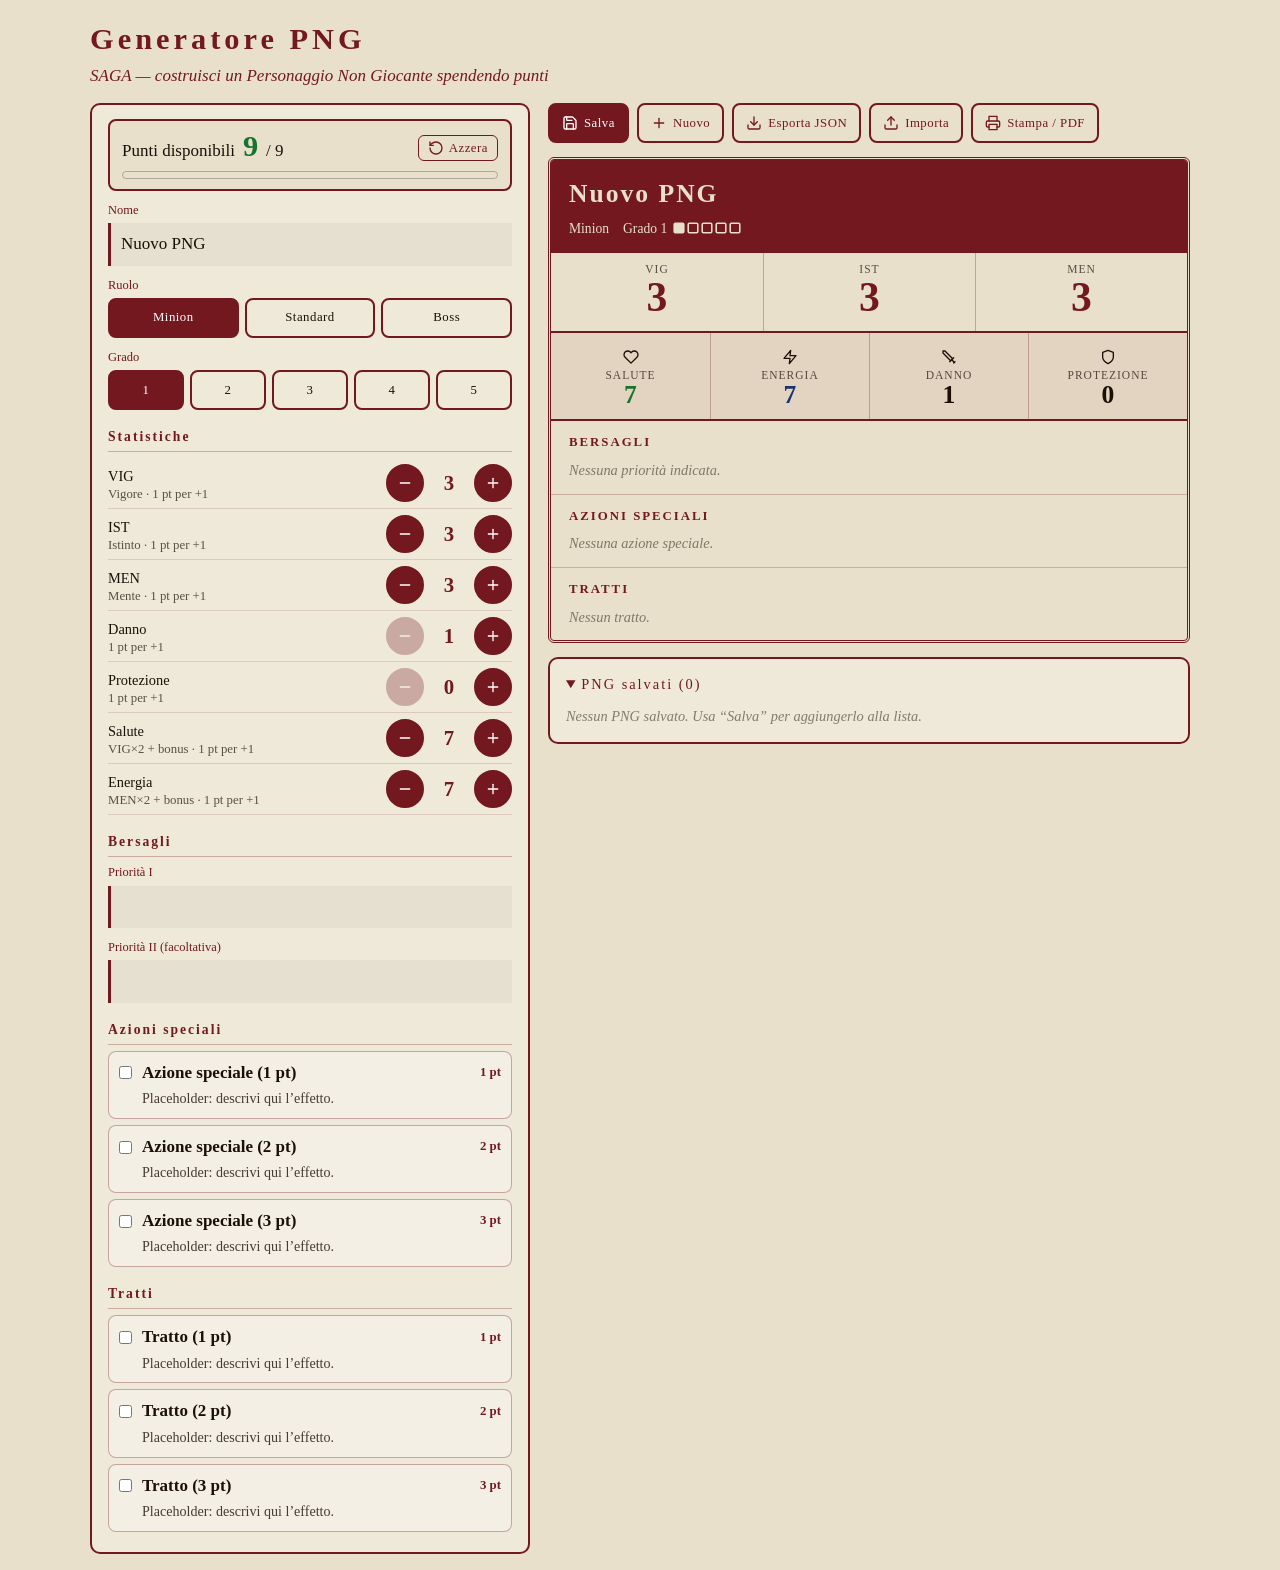
==== png-generator.html @ e9983e4f "Add files via upload" ====
<!DOCTYPE html>
<html lang="it">
<head>
<meta charset="UTF-8">
<meta name="viewport" content="width=device-width,initial-scale=1">
<title>SAGA — Generatore PNG</title>
<link rel="stylesheet" href="png-generator.css">
</head>
<body>
<header class="top">
  <h1>Generatore PNG</h1>
  <p class="sub">SAGA — costruisci un Personaggio Non Giocante spendendo punti</p>
</header>
<main class="app">
  <section class="panel" id="editor" aria-label="Costruzione del PNG">
    <div id="points" class="points" aria-live="polite"></div>
    <div id="form"></div>
  </section>
  <section class="side">
    <div class="toolbar" id="toolbar"></div>
    <article id="sheet" class="sheet" aria-label="Scheda del PNG"></article>
    <details class="panel saved" open>
      <summary>PNG salvati <span id="count"></span></summary>
      <div id="list"></div>
    </details>
  </section>
</main>
<input type="file" id="file" accept=".json" hidden>
<div id="toast" class="toast" role="status"></div>
<script src="png-generator.js"></script>
</body>
</html>
---- png-generator.css ----
:root{--perg:#e9e0cc;--perg2:#d8c7a1;--bord:#73181F;--ink:#1a1007;--ok:#18732D;--blu:#1a3473;--bad:#c0392b;
  --serif:'EB Garamond','Times New Roman',Georgia,serif;--disp:'Cinzel','Times New Roman',serif}
*{box-sizing:border-box;margin:0;padding:0}
body{background:var(--perg);color:var(--ink);font:17px/1.55 var(--serif);padding:16px;min-height:100svh}
h1,h2,h3,button,summary{font-family:var(--disp)}
button{cursor:pointer;color:inherit;font-size:.8rem;letter-spacing:.5px}
button:focus-visible,input:focus-visible,summary:focus-visible{outline:3px solid var(--blu);outline-offset:2px}
.ic{flex-shrink:0;vertical-align:middle}

.top,.app{max-width:1100px;margin:0 auto}
.top{margin-bottom:14px}
h1{font-size:1.9rem;letter-spacing:4px;color:var(--bord)}
.sub{font-style:italic;color:var(--bord)}
.app{display:grid;grid-template-columns:minmax(300px,440px) 1fr;gap:18px;align-items:start}
.panel{background:rgba(255,255,255,.28);border:2px solid var(--bord);border-radius:10px;padding:14px 16px}
.side{display:flex;flex-direction:column;gap:14px;min-width:0}
h2.sec{font-size:.85rem;letter-spacing:2px;color:var(--bord);margin:16px 0 6px;padding-bottom:4px;border-bottom:1px solid rgba(115,24,31,.3)}

/* punti */
.points{position:sticky;top:0;z-index:5;background:var(--perg);border:2px solid var(--bord);border-radius:8px;padding:10px 12px;margin-bottom:10px}
.pt{display:flex;align-items:baseline;gap:8px}
.pt b{font:700 1.9rem/1 var(--disp);color:var(--ok)}
.pt b.bad{color:var(--bad)}
.pt .rs{margin-left:auto;display:flex;align-items:center;gap:5px;background:none;border:1.5px solid var(--bord);border-radius:6px;padding:4px 9px;color:var(--bord)}
.bar{height:8px;border:1px solid rgba(0,0,0,.25);border-radius:4px;overflow:hidden;margin-top:6px}
.bar i{display:block;height:100%;background:var(--bord)}
.warn{font-size:.85rem;color:var(--bad);margin-top:6px}

/* form */
.fld{display:block;margin-bottom:10px}
.fld>span{display:block;font-size:.78rem;color:var(--bord);font-family:var(--disp);margin-bottom:3px}
input[type=text]{width:100%;font:inherit;color:var(--ink);background:rgba(0,0,0,.04);border:none;border-left:3px solid var(--bord);padding:8px 10px}
.seg{display:flex;gap:6px;flex-wrap:wrap}
.seg button{flex:1;min-width:44px;min-height:40px;border:2px solid var(--bord);border-radius:8px;background:transparent}
.seg button.on{background:var(--bord);color:#fff}
.row{display:flex;align-items:center;justify-content:space-between;gap:8px;padding:6px 0;border-bottom:1px solid rgba(115,24,31,.15)}
.row .l{font-family:var(--disp);font-size:.9rem}
.row small{display:block;font:.8rem var(--serif);opacity:.7}
.ctl{display:flex;align-items:center;gap:8px}
.ctl b{min-width:34px;text-align:center;font:700 1.3rem var(--disp);color:var(--bord)}
.ctl button{width:38px;height:38px;border-radius:50%;border:2px solid var(--bord);background:var(--bord);color:#fff;display:grid;place-items:center}
.ctl button:disabled{opacity:.3;cursor:not-allowed}
.opt{display:grid;grid-template-columns:auto 1fr auto;gap:2px 10px;align-items:center;border:1.5px solid rgba(115,24,31,.35);border-radius:8px;padding:8px 10px;margin-bottom:6px;cursor:pointer;background:rgba(255,255,255,.3)}
.opt.on{border-color:var(--bord);border-width:2px;background:rgba(115,24,31,.1)}
.opt.dis{opacity:.45;cursor:not-allowed}
.opt .nm{font-weight:600}
.opt .cost{color:var(--bord);font-family:var(--disp);font-size:.8rem}
.opt .ds{grid-column:2/4;font-size:.88rem;opacity:.8}

/* toolbar */
.toolbar{display:flex;flex-wrap:wrap;gap:8px}
.toolbar button,.item button{display:flex;align-items:center;gap:6px;min-height:40px;padding:6px 12px;border:2px solid var(--bord);border-radius:8px;background:transparent;color:var(--bord)}
.toolbar button:first-child{background:var(--bord);color:#fff}

/* scheda */
.sheet{background:var(--perg);border:3px double var(--bord);border-radius:6px;overflow:hidden}
.sheet header{background:var(--bord);color:var(--perg);padding:14px 18px}
.sheet h2{font-size:1.6rem;letter-spacing:2px;overflow-wrap:anywhere}
.meta{display:flex;gap:14px;align-items:center;flex-wrap:wrap;margin-top:4px;font-family:var(--disp);font-size:.85rem}
.pip{width:12px;height:12px;fill:none;stroke:currentColor;stroke-width:1.3;margin-left:2px;vertical-align:-1px}
.pip.on{fill:currentColor}
.stats,.combat{display:grid;border-bottom:2px solid var(--bord)}
.stats{grid-template-columns:repeat(3,1fr)}
.combat{grid-template-columns:repeat(4,1fr);background:rgba(115,24,31,.06)}
.stats div,.combat div{text-align:center;padding:10px 4px}
.stats div+div,.combat div+div{border-left:1px solid rgba(115,24,31,.3)}
.stats small,.combat small{display:block;font:.72rem var(--disp);letter-spacing:1px;opacity:.7}
.stats b{display:block;font:700 2.6rem/1.1 var(--disp);color:var(--bord)}
.combat b{display:block;font:700 1.6rem/1.1 var(--disp)}
.combat div:nth-child(-n+2) b{color:var(--ok)}
.combat div:nth-child(2) b{color:var(--blu)}
.blk{padding:12px 18px;border-bottom:1px solid rgba(115,24,31,.25)}
.blk:last-child{border-bottom:none}
.blk h3{font-size:.8rem;letter-spacing:2px;color:var(--bord);margin-bottom:6px}
.blk ol{padding-left:0;list-style:none}
.blk li{padding:3px 0}
.blk li p{font-size:.92rem;opacity:.85}
.blk em{color:var(--bord);font-size:.82rem;margin-left:6px}
.tag{display:inline-block;min-width:26px;text-align:center;margin-right:8px;padding:0 6px;border:1.5px solid var(--bord);border-radius:4px;font:700 .75rem var(--disp);color:var(--bord)}
.empty{opacity:.5;font-style:italic;font-size:.9rem}

/* salvati */
.saved summary{cursor:pointer;color:var(--bord);letter-spacing:2px;font-size:.9rem}
#list{margin-top:10px}
.item{display:flex;align-items:center;gap:6px;flex-wrap:wrap;padding:7px 0;border-bottom:1px solid rgba(115,24,31,.15)}
.item .nmb{flex:1;min-width:140px;text-align:left;background:none;border:none;font:inherit;font-size:1rem;color:var(--ink);padding:4px 0}
.item .nmb small{display:block;opacity:.65;font-size:.82rem}
.item button.ic-only{min-height:36px;width:36px;padding:0;justify-content:center}
.item button.del{color:var(--bad);border-color:var(--bad)}

.toast{position:fixed;left:50%;bottom:20px;transform:translateX(-50%);background:var(--ink);color:var(--perg);padding:9px 18px;border-radius:20px;opacity:0;pointer-events:none;transition:opacity .2s}
.toast.show{opacity:1}

@media(max-width:820px){.app{grid-template-columns:1fr}.points{position:static}}
@media print{
  body{background:#fff;padding:0}
  .top,.panel,.toolbar,.toast{display:none!important}
  .app{display:block}
  .sheet{border-color:#000;-webkit-print-color-adjust:exact;print-color-adjust:exact;break-inside:avoid}
}
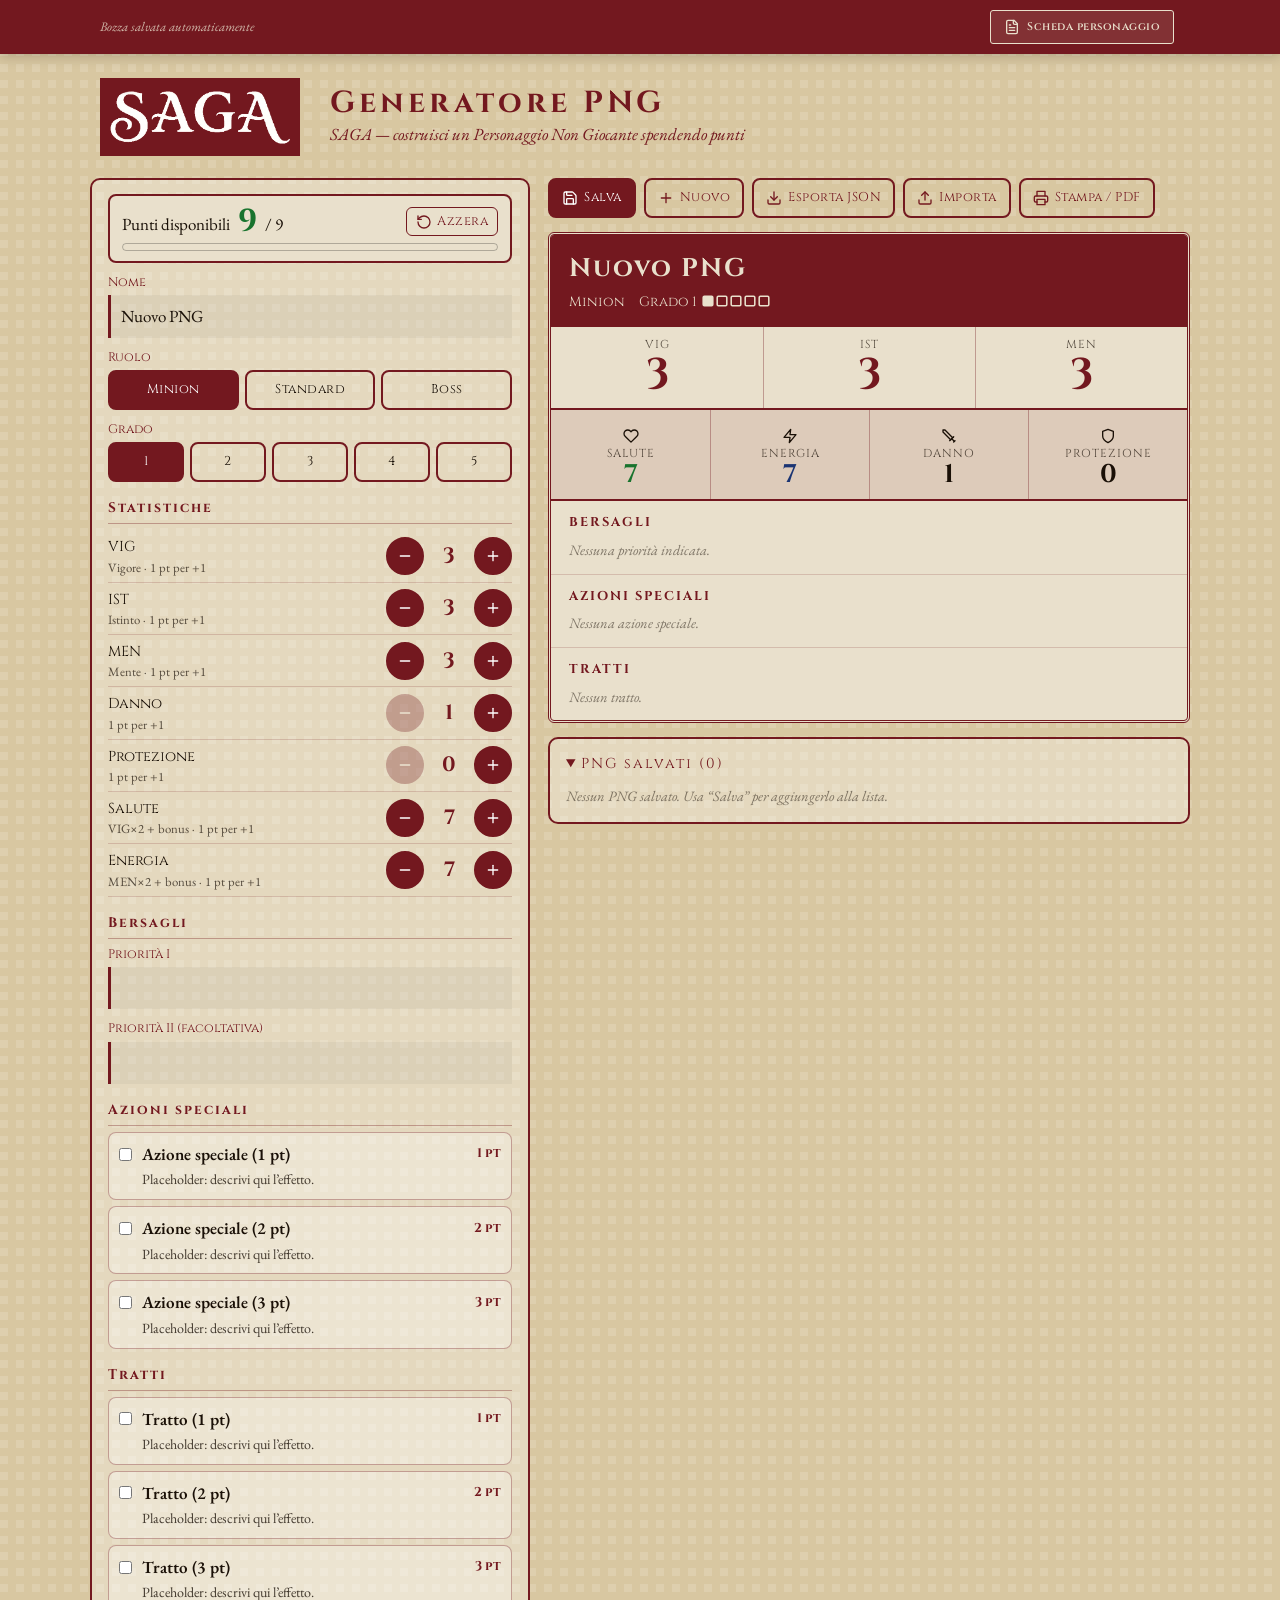
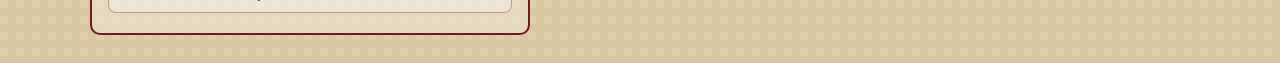
==== commit 8379bc45: "many changes" ====
--- a/png-generator.html
+++ b/png-generator.html
@@ -3,13 +3,25 @@
 <head>
 <meta charset="UTF-8">
 <meta name="viewport" content="width=device-width,initial-scale=1">
+<meta name="theme-color" content="#73181F">
 <title>SAGA — Generatore PNG</title>
-<link rel="stylesheet" href="png-generator.css">
+<link rel="preconnect" href="https://fonts.googleapis.com">
+<link rel="preconnect" href="https://fonts.gstatic.com" crossorigin>
+<link rel="stylesheet" href="style.css">
 </head>
-<body>
+<body class="page-png">
+<div class="topbar" aria-label="Navigazione">
+  <span class="save-state" id="draft-state" role="status">Pronto</span>
+  <div class="topbar-actions">
+    <a class="button button-quiet nav-switch" href="index.html" title="Torna alla scheda personaggio"><svg class="ic" viewBox="0 0 24 24" width="16" height="16" fill="none" stroke="currentColor" stroke-width="2" stroke-linecap="round" stroke-linejoin="round" aria-hidden="true"><path d="M15 2H6a2 2 0 0 0-2 2v16a2 2 0 0 0 2 2h12a2 2 0 0 0 2-2V7Z"/><path d="M14 2v4a2 2 0 0 0 2 2h4"/><path d="M10 9H8"/><path d="M16 13H8"/><path d="M16 17H8"/></svg><span>Scheda personaggio</span></a>
+  </div>
+</div>
 <header class="top">
-  <h1>Generatore PNG</h1>
-  <p class="sub">SAGA — costruisci un Personaggio Non Giocante spendendo punti</p>
+  <div class="logo-lockup"><img class="logo-image" src="SAGA_TEXT.png" alt="SAGA"></div>
+  <div>
+    <h1>Generatore PNG</h1>
+    <p class="sub">SAGA — costruisci un Personaggio Non Giocante spendendo punti</p>
+  </div>
 </header>
 <main class="app">
   <section class="panel" id="editor" aria-label="Costruzione del PNG">
--- a/style.css
+++ b/style.css
@@ -0,0 +1,499 @@
+/* =========================================================================
+   SAGA — style.css
+   Foglio di stile unico per:
+     · index.html          (scheda personaggio) → <body class="page-scheda">
+     · png-generator.html  (generatore PNG)     → <body class="page-png">
+   Struttura: 1 font · 2 token · 3 base condivisa · 4 componenti condivisi
+              5 pagina scheda · 6 pagina PNG · 7 stampa
+   Stampa: sempre a 3 colori (burgundy, bianco, nero), vedi sezione 7.
+   Le regole di pagina sono limitate dalla classe sul <body>: .sheet,
+   .combat e gli elementi base esistono in entrambe le pagine con
+   significati diversi e non devono sovrascriversi.
+   ========================================================================= */
+
+/* ---------- 1. FONT ---------- */
+@import url('https://fonts.googleapis.com/css2?family=Cinzel:wght@400;600;700&family=EB+Garamond:ital,wght@0,400;0,500;0,600;1,400&display=swap');
+
+/* ---------- 2. TOKEN ---------- */
+:root {
+  color-scheme: light;
+  /* palette (da png-generator.css) */
+  --perg: #e9e0cc;      /* pergamena chiara: carta */
+  --perg2: #d8c7a1;     /* pergamena scura: sfondo pagina */
+  --burgundy: #73181F;
+  --ink: #1a1007;
+  --ok: #18732D;
+  --blu: #1a3473;
+  --bad: #c0392b;
+  /* derivati */
+  --muted: #584e42;
+  --line: rgba(115, 24, 31, .35);
+  --line-soft: rgba(115, 24, 31, .18);
+  --tint: rgba(115, 24, 31, .1);
+  --panel: rgba(255, 255, 255, .3);
+  --shadow: rgba(26, 16, 7, .22);
+  /* tipografia */
+  --serif: 'EB Garamond', 'Times New Roman', Georgia, serif;
+  --display: 'Cinzel', 'Times New Roman', serif;
+  --topbar-h: 54px;
+}
+
+/* ---------- 3. BASE CONDIVISA ---------- */
+* { box-sizing: border-box; }
+body {
+  margin: 0;
+  color: var(--ink);
+  background-color: var(--perg2);
+  background-image: linear-gradient(135deg, rgba(255, 255, 255, .14) 25%, transparent 25%), linear-gradient(315deg, rgba(255, 255, 255, .14) 25%, transparent 25%);
+  background-position: 0 0, 8px 8px;
+  background-size: 16px 16px;
+  font-family: var(--serif);
+}
+button, input, textarea, select { font: inherit; }
+.sr-only { position: absolute; width: 1px; height: 1px; overflow: hidden; clip: rect(0, 0, 0, 0); white-space: nowrap; }
+.ic { flex-shrink: 0; vertical-align: middle; }
+
+/* ---------- 4. COMPONENTI CONDIVISI ---------- */
+/* barra superiore (identica nelle due pagine) */
+.topbar {
+  position: sticky;
+  z-index: 20;
+  top: 0;
+  display: flex;
+  min-height: var(--topbar-h);
+  flex-wrap: wrap;
+  align-items: center;
+  justify-content: space-between;
+  gap: 8px 16px;
+  padding: 8px max(20px, calc((100vw - 1080px) / 2));
+  color: var(--perg);
+  background: var(--burgundy);
+  box-shadow: 0 2px 12px var(--shadow);
+  line-height: 1.3;
+}
+.save-state { font-size: 13px; font-style: italic; color: rgba(233, 224, 204, .8); }
+.topbar-actions { display: flex; flex-wrap: wrap; gap: 8px; margin-left: auto; }
+
+.button {
+  min-height: 34px;
+  padding: 0 13px;
+  border: 1px solid transparent;
+  border-radius: 3px;
+  font-family: var(--display);
+  font-size: 11px;
+  font-weight: 600;
+  letter-spacing: .5px;
+  cursor: pointer;
+}
+.topbar .button { display: inline-flex; align-items: center; justify-content: center; gap: 7px; text-decoration: none; white-space: nowrap; }
+.button-quiet { color: var(--perg); background: transparent; border-color: rgba(233, 224, 204, .5); }
+.button-primary { color: var(--burgundy); background: var(--perg); }
+.button:hover { filter: brightness(.94); }
+.button:focus-visible { outline: 2px solid var(--burgundy); outline-offset: 2px; }
+.topbar .button:focus-visible { outline-color: var(--perg); }
+/* pulsante di passaggio tra le due pagine */
+.nav-switch { background: rgba(233, 224, 204, .12); border-color: var(--perg); }
+.topbar-actions .nav-switch { margin-right: 6px; }
+
+/* logo (SAGA_TEXT.png) */
+.logo-lockup { display: flex; align-items: baseline; gap: 10px; padding: 10px; }
+.logo-image { display: block; width: 200px; height: auto; padding: 6px 8px; background: var(--burgundy); }
+
+/* ---------- 5. PAGINA SCHEDA (index.html) ---------- */
+.page-scheda { font-size: 15px; }
+.page-scheda h1, .page-scheda h2, .page-scheda h3, .page-scheda p { margin: 0; }
+.page-scheda .sheet {
+  width: min(100% - 40px, 940px);
+  min-height: 1120px;
+  margin: 28px auto 48px;
+  padding: 28px 30px 22px;
+  background: var(--perg);
+  box-shadow: 0 10px 38px var(--shadow);
+}
+.page-scheda .masthead { display: flex; min-height: 104px; align-items: center; justify-content: space-between; padding: 14px 14px 0; }
+.page-scheda .eyebrow { color: var(--burgundy); font-size: 9px; font-weight: 700; letter-spacing: 1.15px; }
+.page-scheda .separator { padding: 0 4px; color: var(--burgundy); }
+.page-scheda h1 { margin-top: -3px; font-family: var(--display); font-size: 64px; font-weight: 700; line-height: .9; letter-spacing: 0; }
+.page-scheda .edition-mark { display: flex; align-items: center; gap: 8px; color: var(--muted); font-size: 9px; font-weight: 700; letter-spacing: .8px; }
+.page-scheda .mark-dot { width: 9px; height: 9px; border-radius: 50%; background: var(--burgundy); }
+
+.page-scheda .identity {
+  display: grid;
+  grid-template-columns: minmax(0, 1fr) 150px;
+  gap: 20px;
+  padding: 16px;
+  border: 1px solid var(--line);
+  border-top: 4px solid var(--burgundy);
+  background: var(--tint);
+  box-shadow: 0 4px 0 var(--tint);
+}
+.page-scheda .identity-person { display: grid; gap: 6px; padding: 10px 14px; background: var(--perg); border-left: 3px solid var(--burgundy); }
+.page-scheda .identity-progression { display: grid; grid-template-rows: 1fr 1fr; gap: 7px; padding-left: 16px; border-left: 1px solid var(--line); }
+.page-scheda .identity-person .field-name > span, .page-scheda .identity-person .field-sex > span { color: var(--burgundy); }
+.page-scheda .identity-person .field-name input { height: 42px; padding: 0 10px; border: 1px solid var(--line); background: var(--perg); font-family: var(--display); font-size: 24px; }
+.page-scheda .identity-person .field-sex { max-width: 260px; }
+.page-scheda .identity-person .field-sex input { height: 25px; padding: 0 8px; border: 0; border-bottom: 1px solid var(--line); }
+.page-scheda .identity-progression .field { flex-direction: column; align-items: stretch; gap: 3px; padding: 7px 9px; border: 1px solid var(--line); background: var(--perg); }
+.page-scheda .identity-progression input { width: 100%; height: 27px; padding: 0 8px; border: 1px solid var(--line); background: var(--perg); font-weight: 700; }
+
+.page-scheda .field { display: flex; min-width: 0; flex-direction: column; gap: 3px; }
+.page-scheda .field > span, .page-scheda .resource label > span { color: var(--muted); font-family: var(--display); font-size: 9px; font-weight: 600; letter-spacing: .55px; text-transform: uppercase; }
+.page-scheda input, .page-scheda textarea, .page-scheda select {
+  min-width: 0;
+  color: var(--ink);
+  background: transparent;
+  border: 0;
+  border-bottom: 1px solid var(--line);
+  border-radius: 0;
+  outline: none;
+}
+.page-scheda input:focus, .page-scheda textarea:focus, .page-scheda select:focus { border-color: var(--burgundy); box-shadow: 0 1px 0 var(--burgundy); }
+.page-scheda select { height: 27px; padding: 2px 20px 2px 0; border: 0; border-bottom: 1px solid var(--line); border-radius: 0; color: var(--ink); background-color: transparent; cursor: pointer; }
+.page-scheda .identity input { height: 27px; }
+.page-scheda .field-name input { font-weight: 700; }
+.page-scheda .section-block { min-width: 0; }
+.page-scheda .characteristics { padding: 10px; }
+.page-scheda .section-heading { display: flex; align-items: baseline; gap: 8px; margin-bottom: 10px; }
+.page-scheda .section-index { color: var(--burgundy); font-family: var(--display); font-size: 12px; font-weight: 700; }
+.page-scheda .section-heading h2 { font-family: var(--display); font-size: 17px; font-weight: 700; letter-spacing: 1.2px; line-height: 1; text-transform: uppercase; }
+.page-scheda .heading-note { margin-left: auto; color: var(--muted); font-size: 11px; }
+
+.page-scheda .character-grid { display: grid; grid-template-columns: repeat(3, minmax(0, 1fr)); gap: 9px; }
+.page-scheda .character {
+  display: flex;
+  min-height: 92px;
+  flex-direction: column;
+  align-items: stretch;
+  justify-content: space-between;
+  padding: 6px 10px 6px;
+  overflow: hidden;
+  background: var(--tint);
+  border-top: 2px solid var(--burgundy);
+}
+.page-scheda .character h2 { font-family: var(--display); font-size: 18px; font-weight: 700; line-height: 1.1; }
+.page-scheda .character-name { width: 100%; height: 16px; padding: 0; border: 0; color: var(--burgundy); font-size: 12px; font-weight: 700; letter-spacing: .6px; }
+.page-scheda .character-name:focus { box-shadow: none; border-bottom: 1px solid var(--burgundy); }
+.page-scheda .character-description { color: var(--muted); font-size: 11.5px; line-height: 1.2; }
+.page-scheda .character-score { width: 100%; height: 26px; padding: 0; border: 0; font-family: var(--display); font-size: 22px; font-weight: 700; text-align: center; }
+.page-scheda .character-score:focus { box-shadow: none; border-bottom: 1px solid var(--burgundy); }
+.page-scheda .character-score[readonly] { cursor: default; }
+.page-scheda .character-control { display: flex; align-items: end; justify-content: space-between; gap: 8px; }
+.page-scheda .penalty-dots { display: grid; grid-template-columns: repeat(4, 10px); justify-content: end; gap: 4px; padding-bottom: 1px; }
+.page-scheda .penalty-dots::before { content: 'Grado cond.'; grid-column: 1 / -1; text-align: right; color: var(--muted); font-family: var(--display); font-size: 8px; font-weight: 600; white-space: nowrap; }
+.page-scheda .penalty-dot { width: 12px; height: 12px; padding: 0; border: 1px solid var(--burgundy); border-radius: 50%; background: transparent; cursor: pointer; }
+.page-scheda .penalty-dot.is-active { background: var(--burgundy); box-shadow: inset 0 0 0 2px rgba(26, 16, 7, .28); }
+
+.page-scheda .level-up-section { margin-top: 10px; padding-top: 8px; border-top: 1px solid var(--line); }
+.page-scheda .level-up-note { margin-bottom: 7px; color: var(--muted); font-size: 11.5px; }
+.page-scheda .level-up-grid { display: grid; grid-template-columns: repeat(3, minmax(0, 1fr)); gap: 9px; }
+.page-scheda .level-up { display: grid; grid-template-columns: 58px minmax(0, 1fr); align-items: center; gap: 3px 8px; }
+.page-scheda .level-up > span { color: var(--muted); font-size: 12px; font-weight: 600; }
+.page-scheda .level-up select { width: 100%; height: 25px; padding: 2px 18px 2px 5px; border: 1px solid var(--line); background: var(--perg); font-size: 12px; }
+.page-scheda .level-up select:disabled { color: var(--muted); cursor: not-allowed; opacity: .65; }
+.page-scheda .level-up small { grid-column: 2; color: var(--muted); font-size: 10px; line-height: 1.2; }
+
+.page-scheda .main-grid { display: grid; grid-template-columns: 1.08fr .92fr; gap: 24px; }
+.page-scheda .left-column, .page-scheda .right-column { display: flex; min-width: 0; flex-direction: column; gap: 10px; }
+.page-scheda .main-grid .section-block { padding: 10px 12px 12px; border: 1px solid var(--line); border-top: 3px solid var(--burgundy); background: var(--panel); }
+.page-scheda .origins-fields { display: grid; grid-template-columns: repeat(2, minmax(0, 1fr)); gap: 5px 8px; margin-bottom: 4px; }
+.page-scheda .origins-fields .field-profession { grid-column: 1 / -1; }
+.page-scheda textarea { display: block; width: 100%; padding: 6px 0; resize: vertical; line-height: 1.5; background-image: repeating-linear-gradient(to bottom, transparent 0, transparent 22px, var(--line-soft) 23px); background-position: 0 5px; }
+.page-scheda textarea[rows="4"] { min-height: 92px; }
+.page-scheda textarea[rows="5"] { min-height: 112px; }
+.page-scheda .ability-select { display: block; width: 100%; height: 34px; padding: 4px 8px; border: 1px solid var(--line); background-color: var(--perg); }
+.page-scheda .ability-description { min-height: 54px; margin-top: 9px; padding: 8px 9px; color: var(--muted); background: var(--tint); font-size: 12.5px; line-height: 1.35; }
+.page-scheda .ability-list { display: grid; gap: 9px; }
+.page-scheda .ability-row { display: grid; grid-template-columns: 1fr; gap: 0; }
+.page-scheda .ability-row .ability-description { margin-top: 0; border: 1px solid var(--line); border-top: 0; }
+.page-scheda .talent-list { display: grid; gap: 7px; }
+.page-scheda .talent-row { display: grid; grid-template-columns: .8fr 1.2fr; gap: 4px; }
+.page-scheda .talent-row input { width: 100%; height: 28px; padding: 4px 6px; border: 1px solid var(--line); background: rgba(255, 255, 255, .5); }
+.page-scheda .talent-row input::placeholder { color: var(--muted); opacity: .8; }
+.page-scheda .add-talent { min-height: 28px; margin-top: 9px; padding: 0 10px; color: var(--burgundy); background: transparent; border-color: var(--burgundy); }
+.page-scheda .remove-entry { grid-column: 1 / -1; justify-self: end; padding: 2px 6px; border: 0; color: var(--burgundy); background: transparent; font-family: var(--display); font-size: 9px; font-weight: 600; cursor: pointer; text-transform: uppercase; }
+.page-scheda .remove-entry:hover { text-decoration: underline; }
+.page-scheda .progress-row { display: grid; grid-template-columns: .7fr 1.3fr; gap: 14px; margin: 1px 0 8px; }
+.page-scheda .field.compact { flex-direction: row; align-items: center; justify-content: space-between; gap: 9px; }
+.page-scheda .field.compact > span { flex: 0 0 auto; }
+.page-scheda .field.compact input { width: 55px; height: 22px; text-align: right; }
+
+.page-scheda .inventory-meta { display: grid; grid-template-columns: 1fr 1fr; gap: 10px 12px; margin: 2px 0 10px; }
+.page-scheda .resource-field { position: relative; min-height: 47px; padding-left: 27px; }
+.page-scheda .resource-field > span { display: flex; align-items: center; gap: 5px; }
+.page-scheda .resource-field small { color: var(--muted); font-size: 11.5px; }
+.page-scheda .resource-field small output { color: var(--ink); font-weight: 700; }
+.page-scheda .inventory-icon { position: absolute; top: 1px; left: 0; width: 21px; height: 21px; fill: currentColor; color: var(--burgundy); stroke: none; }
+.page-scheda .inventory-list { display: grid; gap: 8px; }
+.page-scheda .inventory-row { display: grid; grid-template-columns: minmax(0, 1fr) 54px 45px auto; gap: 7px; align-items: center; padding: 7px 0; border-bottom: 1px solid var(--line); }
+.page-scheda .inventory-row select, .page-scheda .inventory-row input { width: 100%; height: 27px; padding: 3px 5px; border: 1px solid var(--line); background: rgba(255, 255, 255, .5); }
+.page-scheda .inventory-quantity { position: relative; display: flex; align-items: center; gap: 4px; }
+.page-scheda .inventory-quantity small, .page-scheda .inventory-weight small { color: var(--muted); font-family: var(--display); font-size: 8px; font-weight: 600; text-transform: uppercase; }
+.page-scheda .inventory-quantity input { width: 38px; }
+.page-scheda .inventory-weight { display: flex; align-items: center; gap: 4px; justify-content: flex-end; }
+.page-scheda .inventory-row output { color: var(--ink); font-size: 13px; font-weight: 700; text-align: right; }
+.page-scheda .inventory-row p { grid-column: 1 / 4; color: var(--muted); font-size: 12.5px; line-height: 1.3; }
+.page-scheda .inventory-row .remove-entry { grid-column: 4; grid-row: 2; }
+.page-scheda .add-inventory { display: block; }
+.page-scheda .capacity { grid-column: 1 / -1; display: flex; align-items: center; justify-content: space-between; padding: 7px 9px; color: var(--burgundy); background: var(--tint); font-size: 12px; }
+.page-scheda .capacity output, .page-scheda .slot-summary output { font-weight: 700; font-variant-numeric: tabular-nums; }
+.page-scheda .table-wrap { overflow-x: auto; }
+.page-scheda table { width: 100%; border-collapse: collapse; table-layout: fixed; }
+.page-scheda th { padding: 5px 4px; color: var(--muted); background: var(--panel); font-family: var(--display); font-size: 9px; font-weight: 600; text-align: left; text-transform: uppercase; }
+.page-scheda th:first-child { width: 54%; }
+.page-scheda th:nth-child(2) { width: 14%; }
+.page-scheda th:nth-child(3) { width: 14%; }
+.page-scheda th:nth-child(4) { width: 18%; }
+.page-scheda td { height: 29px; border-bottom: 1px solid var(--line); }
+.page-scheda td input { width: 100%; height: 26px; padding: 2px 4px; border: 0; font-size: 13px; }
+.page-scheda .slot-summary { display: grid; grid-template-columns: 1fr auto 1fr auto; align-items: center; gap: 8px; margin-top: 9px; color: var(--muted); font-size: 12px; }
+.page-scheda .slot-summary output { min-width: 23px; color: var(--ink); text-align: right; }
+.page-scheda .slot-summary.slot-warning { color: var(--burgundy); background: var(--tint); }
+.page-scheda .slot-summary.slot-warning output { color: var(--burgundy); }
+.page-scheda .slot-summary.slot-over { color: var(--perg); background: var(--burgundy); }
+.page-scheda .slot-summary.slot-over output { color: var(--perg); }
+.page-scheda .slot-used-label { text-align: right; }
+
+.page-scheda .equipment-grid { display: grid; grid-template-columns: repeat(3, minmax(0, 1fr)); gap: 9px 10px; }
+.page-scheda .equipment input { height: 25px; }
+.page-scheda .equipment > span { font-size: 8px; }
+.page-scheda .resource-grid { display: grid; grid-template-columns: 1fr 1fr; gap: 8px; margin-top: 10px; }
+.page-scheda .resource { position: relative; padding: 8px; background: var(--panel); border-left: 2px solid var(--burgundy); }
+.page-scheda .energy-resource { border-left-color: var(--burgundy); }
+.page-scheda .resource-icon { float: right; width: 25px; height: 25px; fill: none; stroke: var(--burgundy); stroke-linecap: round; stroke-linejoin: round; stroke-width: 1.8; }
+.page-scheda .energy-resource .resource-icon { stroke: var(--burgundy); }
+.page-scheda .resource-name { display: block; margin-bottom: 7px; font-family: var(--display); font-size: 14px; font-weight: 700; text-transform: uppercase; }
+.page-scheda .resource label { display: flex; align-items: center; justify-content: space-between; gap: 5px; margin-top: 4px; }
+.page-scheda .resource label > span { font-size: 8px; }
+.page-scheda .resource input { width: 42px; height: 21px; text-align: right; }
+.page-scheda .combat-values { display: grid; grid-template-columns: 1fr 1fr; gap: 10px; margin-top: 10px; }
+.page-scheda .combat-value > span { display: flex; align-items: center; gap: 5px; }
+.page-scheda .combat-icon { width: 19px; height: 19px; color: var(--burgundy); }
+.page-scheda .combat-value:first-child .combat-icon { fill: none; stroke: currentColor; stroke-linecap: round; stroke-linejoin: round; stroke-width: 1.5; }
+.page-scheda .combat-value:last-child .combat-icon { fill: currentColor; stroke: none; }
+.page-scheda .energy-costs { margin-top: 17px; }
+.page-scheda .energy-costs h3 { margin-bottom: 5px; font-family: var(--display); font-size: 13px; text-transform: uppercase; }
+.page-scheda .cost-row { display: grid; grid-template-columns: 1fr 1fr; align-items: center; min-height: 29px; padding: 0 7px; border-bottom: 1px solid var(--line); }
+.page-scheda .cost-row > span { font-size: 12px; }
+.page-scheda .cost-heading { min-height: 23px; color: var(--muted); background: var(--panel); font-family: var(--display); font-size: 8px; font-weight: 600; text-transform: uppercase; }
+.page-scheda .cost-row input { width: 100%; height: 25px; text-align: center; }
+.page-scheda .sheet-footer { display: flex; justify-content: space-between; margin-top: 10px; padding-top: 7px; border-top: 2px solid var(--burgundy); color: var(--muted); font-family: var(--display); font-size: 9px; font-weight: 600; letter-spacing: .6px; text-transform: uppercase; }
+.page-scheda .sheet-footer i { padding: 0 3px; color: var(--burgundy); font-style: normal; }
+
+@media (max-width: 700px) {
+  .topbar { padding: 8px 12px; }
+  .page-scheda .sheet { width: min(100% - 20px, 540px); min-height: 0; margin: 10px auto 20px; padding: 22px 19px 18px; }
+  .page-scheda .masthead { min-height: 92px; }
+  .page-scheda h1 { font-size: 50px; }
+  .page-scheda .eyebrow { font-size: 8px; letter-spacing: .65px; }
+  .page-scheda .edition-mark { max-width: 86px; font-size: 8px; }
+  .page-scheda .identity { grid-template-columns: 1fr; gap: 12px; }
+  .page-scheda .identity-progression { grid-template-columns: 1fr 1fr; grid-template-rows: 1fr; padding: 10px 0 0; border-top: 1px solid var(--line); border-left: 0; }
+  .page-scheda .character-grid { grid-template-columns: repeat(3, minmax(0, 1fr)); }
+  .page-scheda .equipment-grid { grid-template-columns: repeat(2, minmax(0, 1fr)); }
+  .page-scheda .inventory-row { grid-template-columns: minmax(0, 1fr) 48px 38px; }
+  .page-scheda .inventory-row p { grid-column: 1 / -1; }
+  .page-scheda .inventory-row .remove-entry { grid-column: 1 / -1; grid-row: auto; justify-self: start; }
+  .page-scheda .heading-note { max-width: 125px; text-align: right; line-height: 1.3; }
+  .page-scheda .main-grid { grid-template-columns: 1fr; gap: 8px; }
+  .page-scheda .left-column, .page-scheda .right-column { gap: 8px; }
+  .page-scheda .section-heading h2 { font-size: 16px; }
+}
+
+/* ---------- 6. PAGINA PNG (png-generator.html) ---------- */
+:where(.page-png) * { margin: 0; padding: 0; }
+.page-png { font: 17px/1.55 var(--serif); min-height: 100svh; }
+.page-png h1, .page-png h2, .page-png h3, .page-png button, .page-png summary { font-family: var(--display); }
+.page-png button { cursor: pointer; color: inherit; font-size: .8rem; letter-spacing: .5px; }
+.page-png button:focus-visible, .page-png input:focus-visible, .page-png summary:focus-visible { outline: 3px solid var(--blu); outline-offset: 2px; }
+
+.page-png .top { display: flex; flex-wrap: wrap; align-items: center; gap: 8px 20px; width: min(100% - 32px, 1100px); margin: 14px auto 12px; }
+.page-png .app { display: grid; grid-template-columns: minmax(300px, 440px) 1fr; gap: 18px; align-items: start; width: min(100% - 32px, 1100px); margin: 0 auto 28px; }
+.page-png h1 { font-size: 1.9rem; letter-spacing: 4px; line-height: 1.15; color: var(--burgundy); }
+.page-png .sub { font-style: italic; color: var(--burgundy); }
+.page-png .panel { background: var(--panel); border: 2px solid var(--burgundy); border-radius: 10px; padding: 14px 16px; }
+.page-png .side { display: flex; flex-direction: column; gap: 14px; min-width: 0; }
+.page-png h2.sec { font-size: .85rem; letter-spacing: 2px; color: var(--burgundy); margin: 16px 0 6px; padding-bottom: 4px; border-bottom: 1px solid var(--line); }
+
+/* punti */
+.page-png .points { position: sticky; top: calc(var(--topbar-h) + 8px); z-index: 5; background: var(--perg); border: 2px solid var(--burgundy); border-radius: 8px; padding: 10px 12px; margin-bottom: 10px; }
+.page-png .pt { display: flex; align-items: baseline; gap: 8px; }
+.page-png .pt b { font: 700 1.9rem/1 var(--display); color: var(--ok); }
+.page-png .pt b.bad { color: var(--bad); }
+.page-png .pt .rs { margin-left: auto; display: flex; align-items: center; gap: 5px; background: none; border: 1.5px solid var(--burgundy); border-radius: 6px; padding: 4px 9px; color: var(--burgundy); }
+.page-png .bar { height: 8px; border: 1px solid rgba(0, 0, 0, .25); border-radius: 4px; overflow: hidden; margin-top: 6px; }
+.page-png .bar i { display: block; height: 100%; background: var(--burgundy); }
+.page-png .warn { font-size: .85rem; color: var(--bad); margin-top: 6px; }
+
+/* form */
+.page-png .fld { display: block; margin-bottom: 10px; }
+.page-png .fld > span { display: block; font-size: .78rem; color: var(--burgundy); font-family: var(--display); margin-bottom: 3px; }
+.page-png input[type=text] { width: 100%; font: inherit; color: var(--ink); background: rgba(0, 0, 0, .04); border: none; border-left: 3px solid var(--burgundy); padding: 8px 10px; }
+.page-png .seg { display: flex; gap: 6px; flex-wrap: wrap; }
+.page-png .seg button { flex: 1; min-width: 44px; min-height: 40px; border: 2px solid var(--burgundy); border-radius: 8px; background: transparent; }
+.page-png .seg button.on { background: var(--burgundy); color: #fff; }
+.page-png .row { display: flex; align-items: center; justify-content: space-between; gap: 8px; padding: 6px 0; border-bottom: 1px solid var(--line-soft); }
+.page-png .row .l { font-family: var(--display); font-size: .9rem; }
+.page-png .row small { display: block; font: .8rem var(--serif); opacity: .7; }
+.page-png .ctl { display: flex; align-items: center; gap: 8px; }
+.page-png .ctl b { min-width: 34px; text-align: center; font: 700 1.3rem var(--display); color: var(--burgundy); }
+.page-png .ctl button { width: 38px; height: 38px; border-radius: 50%; border: 2px solid var(--burgundy); background: var(--burgundy); color: #fff; display: grid; place-items: center; }
+.page-png .ctl button:disabled { opacity: .3; cursor: not-allowed; }
+.page-png .opt { display: grid; grid-template-columns: auto 1fr auto; gap: 2px 10px; align-items: center; border: 1.5px solid var(--line); border-radius: 8px; padding: 8px 10px; margin-bottom: 6px; cursor: pointer; background: var(--panel); }
+.page-png .opt.on { border-color: var(--burgundy); border-width: 2px; background: var(--tint); }
+.page-png .opt.dis { opacity: .45; cursor: not-allowed; }
+.page-png .opt .nm { font-weight: 600; }
+.page-png .opt .cost { color: var(--burgundy); font-family: var(--display); font-size: .8rem; }
+.page-png .opt .ds { grid-column: 2/4; font-size: .88rem; opacity: .8; }
+
+/* azioni (colonna destra) */
+.page-png .toolbar { display: flex; flex-wrap: wrap; gap: 8px; }
+.page-png .toolbar button, .page-png .item button { display: flex; align-items: center; gap: 6px; min-height: 40px; padding: 6px 12px; border: 2px solid var(--burgundy); border-radius: 8px; background: transparent; color: var(--burgundy); }
+.page-png .toolbar button:first-child { background: var(--burgundy); color: #fff; }
+
+/* scheda PNG */
+.page-png .sheet { background: var(--perg); border: 3px double var(--burgundy); border-radius: 6px; overflow: hidden; }
+.page-png .sheet header { background: var(--burgundy); color: var(--perg); padding: 14px 18px; }
+.page-png .sheet h2 { font-size: 1.6rem; letter-spacing: 2px; overflow-wrap: anywhere; }
+.page-png .meta { display: flex; gap: 14px; align-items: center; flex-wrap: wrap; margin-top: 4px; font-family: var(--display); font-size: .85rem; }
+.page-png .pip { width: 12px; height: 12px; fill: none; stroke: currentColor; stroke-width: 1.3; margin-left: 2px; vertical-align: -1px; }
+.page-png .pip.on { fill: currentColor; }
+.page-png .stats, .page-png .combat { display: grid; border-bottom: 2px solid var(--burgundy); }
+.page-png .stats { grid-template-columns: repeat(3, 1fr); }
+.page-png .combat { grid-template-columns: repeat(4, 1fr); background: var(--tint); }
+.page-png .stats div, .page-png .combat div { text-align: center; padding: 10px 4px; }
+.page-png .stats div + div, .page-png .combat div + div { border-left: 1px solid var(--line); }
+.page-png .stats small, .page-png .combat small { display: block; font: .72rem var(--display); letter-spacing: 1px; opacity: .7; }
+.page-png .stats b { display: block; font: 700 2.6rem/1.1 var(--display); color: var(--burgundy); }
+.page-png .combat b { display: block; font: 700 1.6rem/1.1 var(--display); }
+.page-png .combat div:nth-child(-n+2) b { color: var(--ok); }
+.page-png .combat div:nth-child(2) b { color: var(--blu); }
+.page-png .blk { padding: 12px 18px; border-bottom: 1px solid var(--line-soft); }
+.page-png .blk:last-child { border-bottom: none; }
+.page-png .blk h3 { font-size: .8rem; letter-spacing: 2px; color: var(--burgundy); margin-bottom: 6px; }
+.page-png .blk ol { padding-left: 0; list-style: none; }
+.page-png .blk li { padding: 3px 0; }
+.page-png .blk li p { font-size: .92rem; opacity: .85; }
+.page-png .blk em { color: var(--burgundy); font-size: .82rem; margin-left: 6px; }
+.page-png .tag { display: inline-block; min-width: 26px; text-align: center; margin-right: 8px; padding: 0 6px; border: 1.5px solid var(--burgundy); border-radius: 4px; font: 700 .75rem var(--display); color: var(--burgundy); }
+.page-png .empty { opacity: .5; font-style: italic; font-size: .9rem; }
+
+/* PNG salvati */
+.page-png .saved summary { cursor: pointer; color: var(--burgundy); letter-spacing: 2px; font-size: .9rem; }
+.page-png #list { margin-top: 10px; }
+.page-png .item { display: flex; align-items: center; gap: 6px; flex-wrap: wrap; padding: 7px 0; border-bottom: 1px solid var(--line-soft); }
+.page-png .item .nmb { flex: 1; min-width: 140px; text-align: left; background: none; border: none; font: inherit; font-size: 1rem; color: var(--ink); padding: 4px 0; }
+.page-png .item .nmb small { display: block; opacity: .65; font-size: .82rem; }
+.page-png .item button.ic-only { min-height: 36px; width: 36px; padding: 0; justify-content: center; }
+.page-png .item button.del { color: var(--bad); border-color: var(--bad); }
+
+.page-png .toast { position: fixed; z-index: 30; left: 50%; bottom: 20px; transform: translateX(-50%); background: var(--ink); color: var(--perg); padding: 9px 18px; border-radius: 20px; opacity: 0; pointer-events: none; transition: opacity .2s; }
+.page-png .toast.show { opacity: 1; }
+
+@media (max-width: 820px) {
+  .page-png .app { grid-template-columns: 1fr; }
+  .page-png .points { position: static; }
+}
+@media (max-width: 480px) {
+  /* Cinzel è largo: «PROTEZIONE» non entrerebbe nella cella a 4 colonne */
+  .page-png .combat div { padding: 10px 2px; }
+  .page-png .stats small, .page-png .combat small { font-size: .6rem; letter-spacing: .2px; }
+}
+
+/* ---------- 7. STAMPA — 3 colori: burgundy #73181F, bianco, nero ---------- */
+@page { size: A4 portrait; margin: 8mm; }
+
+@media print {
+  /* i token si ridefiniscono: sfondi bianchi, testo nero, filetti e titoli burgundy,
+     nessuna tinta, nessun grigio, nessun verde/blu */
+  :root {
+    --perg: #fff;
+    --perg2: #fff;
+    --ink: #000;
+    --muted: #000;
+    --line: #73181F;
+    --line-soft: #73181F;
+    --tint: transparent;
+    --panel: transparent;
+    --shadow: transparent;
+    --ok: #000;
+    --blu: #000;
+    --bad: #73181F;
+  }
+  body { background-image: none; background-color: #fff; -webkit-print-color-adjust: exact; print-color-adjust: exact; }
+  .topbar { display: none; }
+
+  /* scheda */
+  .page-scheda { font-size: 10.5px; }
+  .page-scheda .sheet { width: 100%; min-height: 0; margin: 0; padding: 0; box-shadow: none; }
+  .page-scheda .masthead { min-height: 58px; padding: 4px 8px; border-bottom: 3px solid var(--burgundy); }
+  .page-scheda .logo-lockup { padding: 4px; }
+  .page-scheda .logo-image { width: 145px; }
+  .page-scheda .identity { gap: 10px; padding: 7px; box-shadow: none; }
+  .page-scheda .identity-person { gap: 3px; padding: 5px 8px; }
+  .page-scheda .identity-person .field-name input { height: 30px; font-size: 19px; }
+  .page-scheda .identity-person .field-sex input { height: 20px; }
+  .page-scheda .identity-progression { gap: 4px; padding-left: 9px; }
+  .page-scheda .identity-progression .field { gap: 2px; padding: 4px 6px; }
+  .page-scheda .identity-progression input { height: 21px; }
+  .page-scheda .characteristics { padding: 7px 0; }
+  .page-scheda .section-heading { margin-bottom: 6px; }
+  .page-scheda .section-heading h2 { font-size: 14px; }
+  .page-scheda .character-grid { gap: 5px; }
+  .page-scheda .character { min-height: 58px; padding: 4px 7px; }
+  .page-scheda .character h2 { font-size: 15px; }
+  .page-scheda .character-description { font-size: 10px; }
+  .page-scheda .character-score { height: 21px; font-size: 18px; }
+  .page-scheda .penalty-dots { gap: 2px; }
+  .page-scheda .penalty-dot { width: 10px; height: 10px; }
+  .page-scheda .penalty-dot.is-active { box-shadow: none; }
+  .page-scheda .level-up-section { margin-top: 6px; padding-top: 5px; }
+  .page-scheda .level-up-note { margin-bottom: 4px; font-size: 10px; }
+  .page-scheda .level-up-grid { gap: 5px; }
+  .page-scheda .level-up { grid-template-columns: 48px minmax(0, 1fr); gap: 2px 5px; }
+  .page-scheda .level-up > span { font-size: 10.5px; }
+  .page-scheda .level-up select { height: 21px; font-size: 10.5px; }
+  .page-scheda .level-up select:disabled { opacity: 1; }
+  .page-scheda .level-up small { font-size: 9px; }
+  .page-scheda .main-grid { display: grid; grid-template-columns: 1.08fr .92fr; gap: 8px; }
+  .page-scheda .left-column, .page-scheda .right-column { display: flex; min-width: 0; flex-direction: column; gap: 6px; }
+  .page-scheda .main-grid .section-block { margin-bottom: 0; padding: 7px 9px; }
+  .page-scheda .abilities, .page-scheda .talents, .page-scheda .origins, .page-scheda .combat, .page-scheda .inventory, .page-scheda .section-block { break-before: auto; page-break-before: auto; }
+  .page-scheda .main-grid, .page-scheda .left-column, .page-scheda .right-column { break-inside: avoid; page-break-inside: avoid; }
+  .page-scheda .abilities::before { display: none; }
+  .page-scheda .section-heading { break-after: avoid; page-break-after: avoid; }
+  .page-scheda .character, .page-scheda .talent-row, .page-scheda .ability-row, .page-scheda .resource, .page-scheda .inventory-row { break-inside: avoid; page-break-inside: avoid; }
+  .page-scheda .add-talent, .page-scheda .remove-entry { display: none; }
+  .page-scheda .talent-list, .page-scheda .ability-list, .page-scheda .inventory-list { gap: 4px; }
+  .page-scheda .talent-row input { height: 22px; padding: 2px 4px; }
+  .page-scheda input::placeholder { color: var(--burgundy); opacity: 1; }
+  .page-scheda .ability-select { height: 27px; }
+  .page-scheda .ability-description { min-height: 0; padding: 5px 7px; font-size: 10.5px; }
+  .page-scheda .origins-fields { gap: 3px 8px; margin-bottom: 4px; }
+  .page-scheda .equipment-grid { gap: 5px 8px; }
+  .page-scheda .equipment input { height: 20px; }
+  .page-scheda .resource-grid { gap: 6px; margin-top: 8px; }
+  .page-scheda .resource { padding: 5px; }
+  .page-scheda .resource-name { margin-bottom: 4px; font-size: 12px; }
+  .page-scheda .combat-values { gap: 8px; margin-top: 7px; }
+  .page-scheda .inventory-meta { gap: 6px 8px; margin: 2px 0 6px; }
+  .page-scheda .inventory-row { grid-template-columns: minmax(0, 1fr) 42px 36px auto; gap: 4px; padding: 4px 0; }
+  .page-scheda .inventory-row select, .page-scheda .inventory-row input { height: 22px; }
+  .page-scheda .inventory-row p { font-size: 10px; }
+  .page-scheda .slot-summary { margin-top: 5px; }
+  .page-scheda textarea { resize: none; }
+  .page-scheda textarea[rows="4"] { min-height: 56px; }
+  .page-scheda textarea[rows="5"] { min-height: 68px; }
+  .page-scheda .inventory td { height: 20px; }
+  .page-scheda .inventory td input { height: 18px; }
+  .page-scheda .energy-costs { margin-top: 7px; }
+  .page-scheda .cost-row { min-height: 23px; }
+  .page-scheda .sheet-footer { margin-top: 5px; padding-top: 5px; font-size: 7.5px; }
+  .page-scheda input, .page-scheda textarea, .page-scheda select { color: #000 !important; }
+
+  /* scheda PNG: stampa solo la scheda, senza pannelli di modifica */
+  .page-png { padding: 0; }
+  .page-png .top, .page-png .panel, .page-png .toolbar, .page-png .toast { display: none !important; }
+  .page-png .app { display: block; width: auto; margin: 0; }
+  .page-png .sheet { border-color: var(--burgundy); break-inside: avoid; page-break-inside: avoid; }
+  .page-png .sheet * { opacity: 1 !important; }
+}
